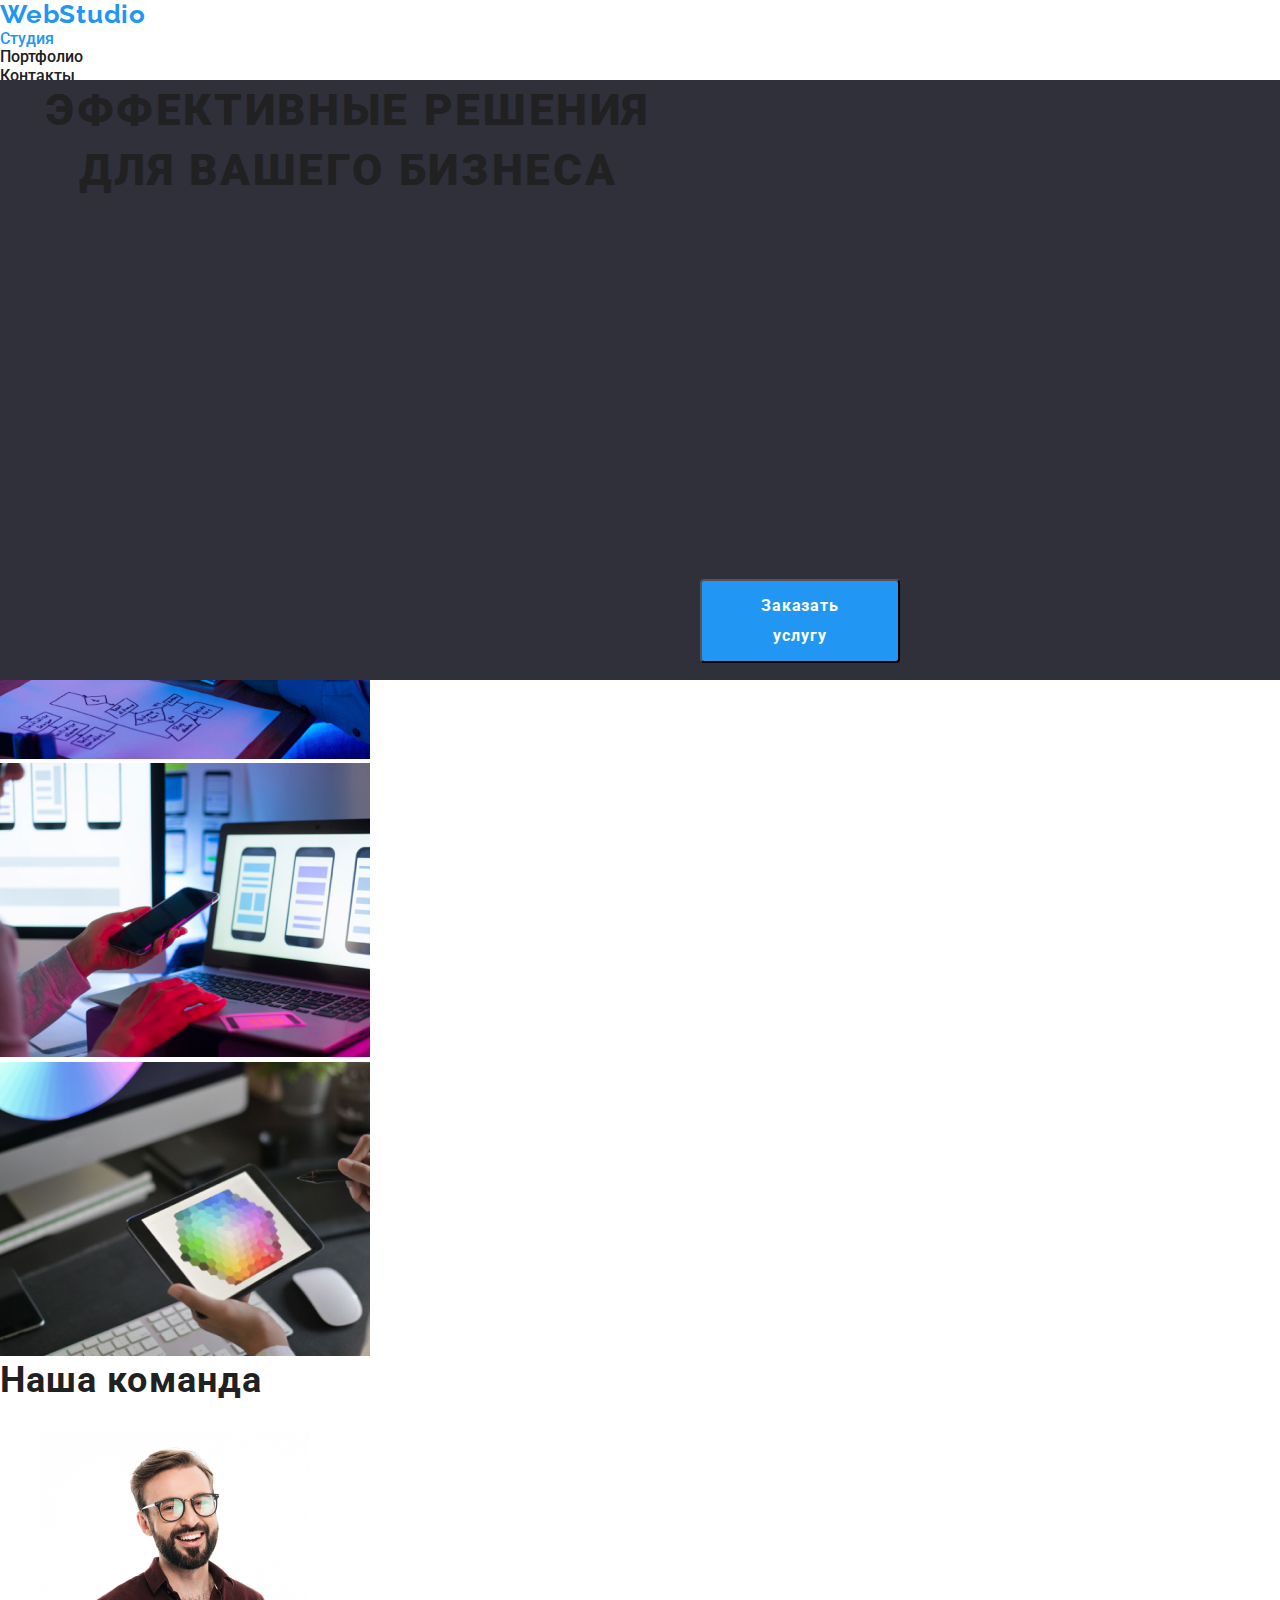
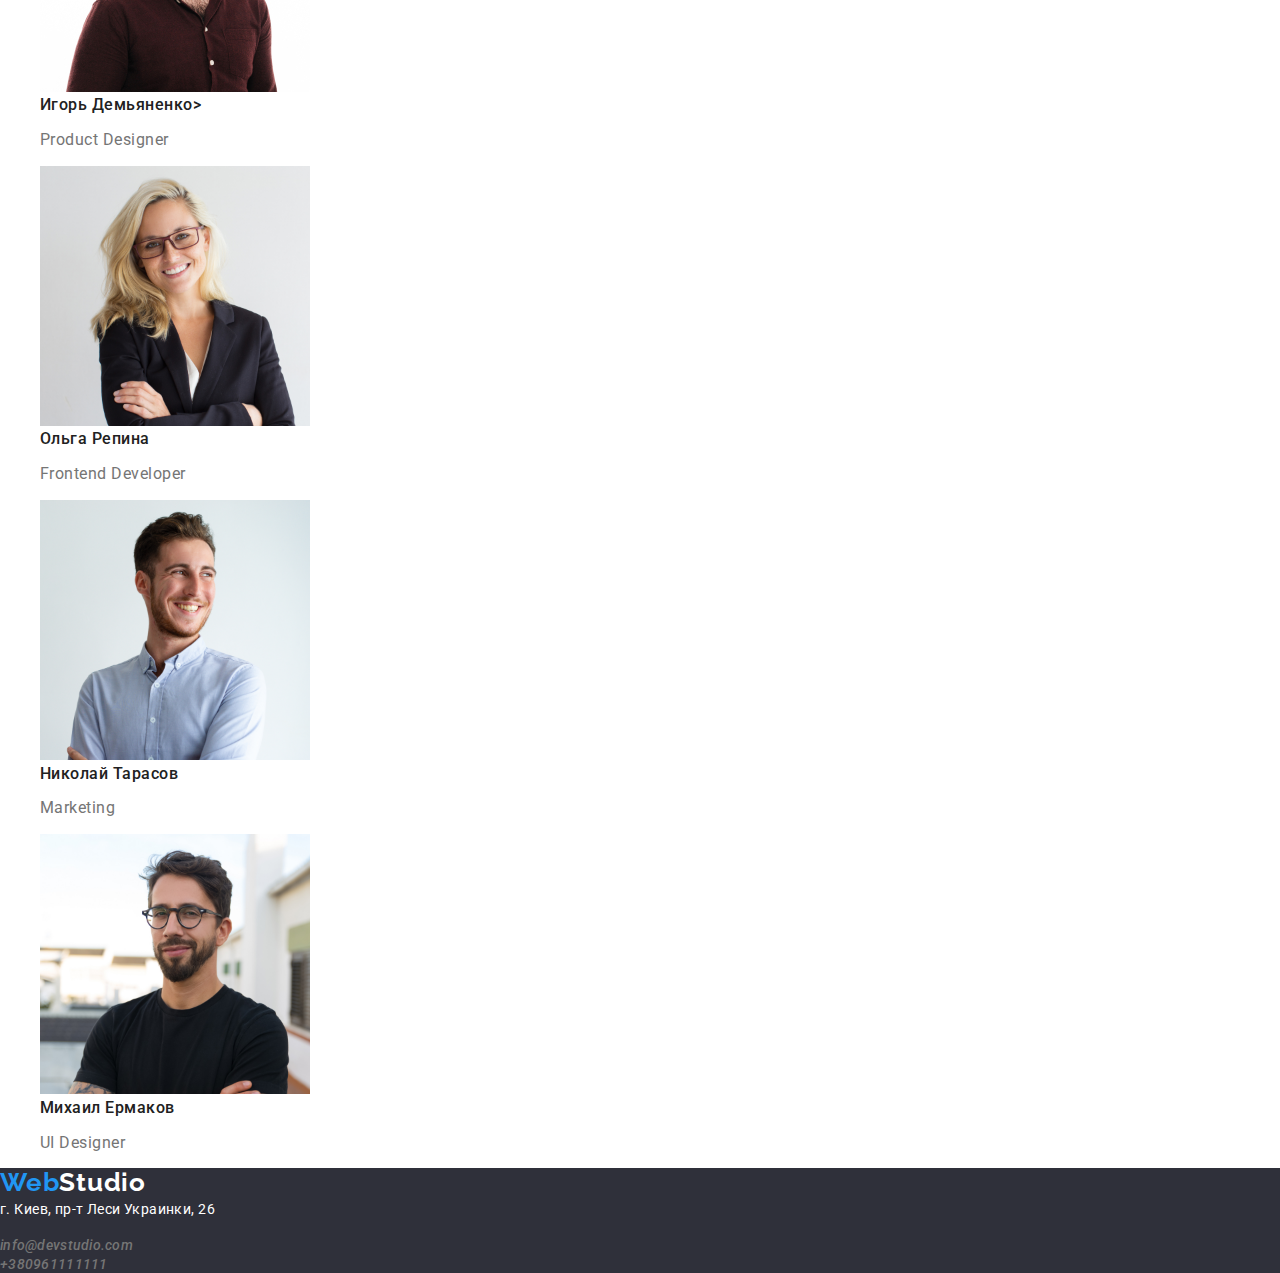
==== index.html @ 92107271 "копирует файлы в третий репозиторий задаёт стили" ====
<!DOCTYPE html>
<html lang="en">

<head>
    <meta charset="UTF-8">
    <meta http-equiv="X-UA-Compatible" content="IE=edge">
    <meta name="viewport" content="width=device-width, initial-scale=1.0">
    <title>Home task1</title>
    <link rel="stylesheet" href="https://cdnjs.cloudflare.com/ajax/libs/modern-normalize/0.2.0/modern-normalize.min.css">
    <link rel="preconnect" href="https://fonts.gstatic.com">
    <link href="https://fonts.googleapis.com/css2?family=Raleway:wght@700&family=Roboto:wght@400;500;700;900&display=swap" rel="stylesheet">
    <link rel="stylesheet" href="./css/style.css">   
</head>

<body>
    <header>    
        <nav>
            <a class="link" href="/" target="_blank" rel="noopener noreferrer"><span class="link logo"><span class="logo-web">Web</span>Studio</span></a>
            <ul class="list">
                <li><a class="link current" href="./index.html" target="_blank">Студия</a></li>
                <li><a class="link" href="./portfolio.html" target="_blank">Портфолио</a></li>
                <li><a class="link" href="">Контакты</a></li>
            </ul>
        </nav>
        <ul class="list">
            <li><a class="link link-mailto" href="mailto:info@devstudio.com">info@devstudio.com</a></li>
            <li><a class="link link-tel" href="tel:+380961111111">+380961111111</a></li>
        </ul>
    </header>
    <main>
        <section class="hero">
            <h1 class="title-hero">Эффективные решения<br> для вашего бизнеса</h1>
            <button class="button-hero" type="button">Заказать услугу</button>
        </section>
        <section>
            <h2 class="visually-hidden">Что мы ценим в наших сотрудниках</h2>
            <ul class="list">
                <li>
                    <h3 class="list-title">Внимание к деталям</h3>
                    <p class="page-list-title">Идейные соображения, а также начало повседневной работы по формированию позиции.</p>
                </li>
                <li>
                    <h3 class="list-title">Пунктуальность</h3>
                    <p class="page-list-title">Задача организации, в особенности же рамки и место обучения кадров влечет за собой..</p>
                </li>
                <li>
                    <h3 class="list-title">Планирование</h3>
                    <p class="page-list-title">Равным образом консультация с широким активом в значительной степени обуславливает.</p>
                </li>
                <li>
                    <h3 class="list-title">Современные технологии</h3>
                    <p class="page-list-title">Значимость этих проблем настолько очевидна, что реализация плановых заданий.</p>
                </li>
            </ul>
        </section>
        <section>
            <h2 class="page-title">Чем мы занимаемся</h2>
            <ul class="list">
                <li><img src="images/studio/img.jpg" alt="десктопные приложения" width="370"></li>
                <li><img src="images/studio/img(1).jpg" alt="мобильные приложения" width="370"></li>
                <li><img src="images/studio/img(2).jpg" alt="колормания" width="370"></li>
            </ul>      
        </section>
        <section>
            <h2 class="page-title">Наша команда</h2>
            <ul class="list-command">
                <li>
                <img src="images/studio/img(3).jpg" alt="Игорь Демьяненко" width="270">
                <h3 class="title-list-command">Игорь Демьяненко></h3>
                <p class="page-list-command">Product Designer</p>
                </li>
                <li>
                <img src="images/studio/img(4).jpg" alt="Ольга Репина" width="270">
                <h3 class="title-list-command">Ольга Репина</h3>
                <p class="page-list-command">Frontend Developer</p>
                </li>
                <li>
                <img src="images/studio/img(5).jpg" alt="Николай Тарасов" width="270">
                <h3 class="title-list-command">Николай Тарасов</h3>
                <p class="page-list-command">Marketing</p>
                </li>
                <li>
                <img src="images/studio/img(6).jpg" alt="Михаил Ермаков" width="270">
                <h3 class="title-list-command">Михаил Ермаков</h3>
                <p class="page-list-command">UI Designer</p>
                </li>
            </ul>
        </section>
    </main>
    <footer class="footer">
        <a class="link" href="/" target="_blank" rel="noopener noreferrer"><span class="link logo-footer"><span class="logo-web">Web</span>Studio</span></a>
        <address>
            <p class="page-adress">г. Киев, пр-т Леси Украинки, 26</p>
            <a class="link link-mailto" href="mailto:info@devstudio.com">info@devstudio.com</a><br>
            <a class="link link-tel" href="tel:+380961111111">+380961111111</a>
        </address>
    </footer>

</body>

</html>
---- css/style.css ----
html {
	box-sizing: border-box;
}
*,
*::after,
*::before {
	box-sizing: inherit;
}

h1,
h2,
h3,
h4,
h5,
h6,
p {
	margin-top: 0;
}

.list {
	list-style: none;
	padding-left: 0;
	margin: 0;
}

body {
    font-family: 'Raleway', sans-serif;
    font-family: 'Roboto', sans-serif; 
    font-style: normal;
    font-weight: 500;
    color: #212121;
    background-color: #FFFFFF;
    
}

:root {
    --main-text-color: #212121;
    --accent-color: #2196F3;
    --title-color: #212121;
    --dark-bg-color: #2F303A;
    --second-bg-color: #E5E5E5;
    --mailto-color:#757575;
    --text-button:#FFFFFF;
    --bg-button:#2196F3;
    --page-portfolio:#757575;
    --page-title-portfolio:#212121;
    --mailto-footer:rgba(255, 255, 255, 0.6);
    --tel-footer:rgba(255, 255, 255, 0.6);
    }

.visually-hidden {
    position: absolute !important;
    clip: rect(1px 1px 1px 1px);
    clip: rect(1px, 1px, 1px, 1px);
    padding: 0 !important;
    border: 0 !important;
    height: 1px !important;
    width: 1px !important;
    overflow: hidden;
  }

.link {
    text-decoration: none;
    color: inherit;
    }

.link.current{
    color: var(--accent-color)   
}

.link:hover,
.link:focus
{
    color: var(--accent-color);
}

.link .mailto-footer:hover{
    color: var(--accent-color);
}
.link .mailto-footer:focus{
    color: var(--accent-color);
}

.link .logo:hover{
    color: var(--accent-color);
}
.link .logo:focus{
    color: var(--accent-color);
}

.link .logo-footer:hover{
    color: var(--accent-color);
}
.link .logo-footer:focus{
    color: var(--accent-color);
}

.mailto-footer {
    font-size: 14px;
    line-height: 1.71;
    letter-spacing: 0.03em;
    color: var(--mailto-footer);
}

.link-mailto {
    font-size: 14px;
    line-height: 1.14;
    letter-spacing: 0.02em;
    color: var(--mailto-color);
}

.link-tel {
    font-size: 14px;
    line-height: 1.14;
    letter-spacing: 0.02em;
    color: var(--mailto-color)
}

.tel-footer {
    font-size: 14px;
    line-height: 1.71;
    letter-spacing: 0.03em;
    color: var(--mailto-footer);
}

.list,
.list-command {
    list-style: none;    
  }

  .button {
    font-weight: 500;
    font-size: 16px;
    line-height: 1.62;       
    letter-spacing: 0.03em;
    color: var(--title-color);
    cursor: pointer;     
}

.button-portfolio {
    font-weight: 500;
    font-size: 16px;
    line-height: 1.62;    
    letter-spacing: 0.03em;
    color: var(--title-color);
    cursor: pointer;
    background: #F5F4FA;
    border-radius: 4px;
}

.button-portfolio:hover {
    color: var(--text-button);
    background-color: var(--bg-button);
}

.button-portfolio:focus {
    color: var(--text-button);
    background-color: var(--bg-button);
}

.title {
    font-weight: 900;
    font-size: 44px;
    line-height: 1.36;       
    text-align: center;
    letter-spacing: 0.06em;
    text-transform: uppercase;    
    color: #FFFFFF;
}


.socials-list {
    font-weight: 600;
    font-size: 11px;
    line-height: 1.36;
    color: var(--title-color);
  }

  .logo,
  .logo-footer {
    font-family: Raleway;
    font-style: normal;
    font-weight: bold;
    font-size: 26px;
    line-height: 1.19x;       
    letter-spacing: 0.03em;
    
  }

  .logo {
    color: var(--main-text-color);
  }

  .logo-footer {    
    color: var( --text-button);
  }

  .logo-web {
    color: var(--accent-color);
}

.hero {    
    display: inline-block;
    background: #2F303A;
    position: absolute;
    width: 1600px;
    height: 600px;
    left: 0px;
    top: 80px;

background: #2F303A;
}

.title-hero {
    display: inline-block;
    width: 696px;
    height: 120px;
    left: 452px;
    top: 280px;
    font-weight: 900;
    font-size: 44px;
    line-height: 60px;    
    text-align: center;
    letter-spacing: 0.06em;
    text-transform: uppercase;
     
}

.button-hero {
    padding: 10px 32px 10px 32px;
    margin: 350px 700px 200px 700px;
    font-weight: bold;
    font-size: 16px;
    line-height: 1.87;    
    letter-spacing: 0.06em;
    color: #FFFFFF;
    background: #2196F3;   
    border-radius: 4px;
    cursor: pointer;
    min-width: 200px;
    }

.list-title {
    font-weight: bold;
    font-size: 14px;
    line-height: 1.14;
    letter-spacing: 0.03em;
    text-transform: uppercase;
    color: #212121;
}

    .page-list-title {
        font-weight: normal;
        font-size: 14px;
        line-height: 1.71;
        letter-spacing: 0.03em;
        color: #757575;
    }

    .page-title {
        font-weight: bold;
        font-size: 36px;
        line-height: 1.16;
        letter-spacing: 0.03em;
        color: #212121;
    }

    .title-list-command {
        font-weight: 500;
        font-size: 16px;
        line-height: 1.18;        
        letter-spacing: 0.03em;
        color: #212121;
    }

    .page-list-command {
        font-weight: normal;
        font-size: 16px;
        line-height: 1.18;
        letter-spacing: 0.03em;
        color: #757575;
    }

    .footer {
        background-color: #2F303A;
    }

    .page-adress {
        font-weight: normal;
        font-style: normal;
        font-size: 14px;
        line-height: 1.71;        
        letter-spacing: 0.03em;
        color: #FFFFFF;
    }

    .link .mailto-footer {
        font-weight: normal;
        font-size: 14px;
        line-height: 1.71;        
        letter-spacing: 0.03em;
        color: rgba(255, 255, 255, 0.6);
    }

    .link .tel-footer {
        font-weight: normal;
        font-size: 14px;
        line-height: 1.71;      
        letter-spacing: 0.03em;
        color: var(--link-mailto-footer);
    }

    .page-title-portfolio {
        font-weight: bold;
        font-size: 18px;
        line-height: 2.0;
        letter-spacing: 0.06em;
        color: var(--page-title-portfolio);
    }

    .page-portfolio {        
        font-size: 16px;
        line-height: 1.87;        
        letter-spacing: 0.03em;
        color: var(--page-portfolio);
    }
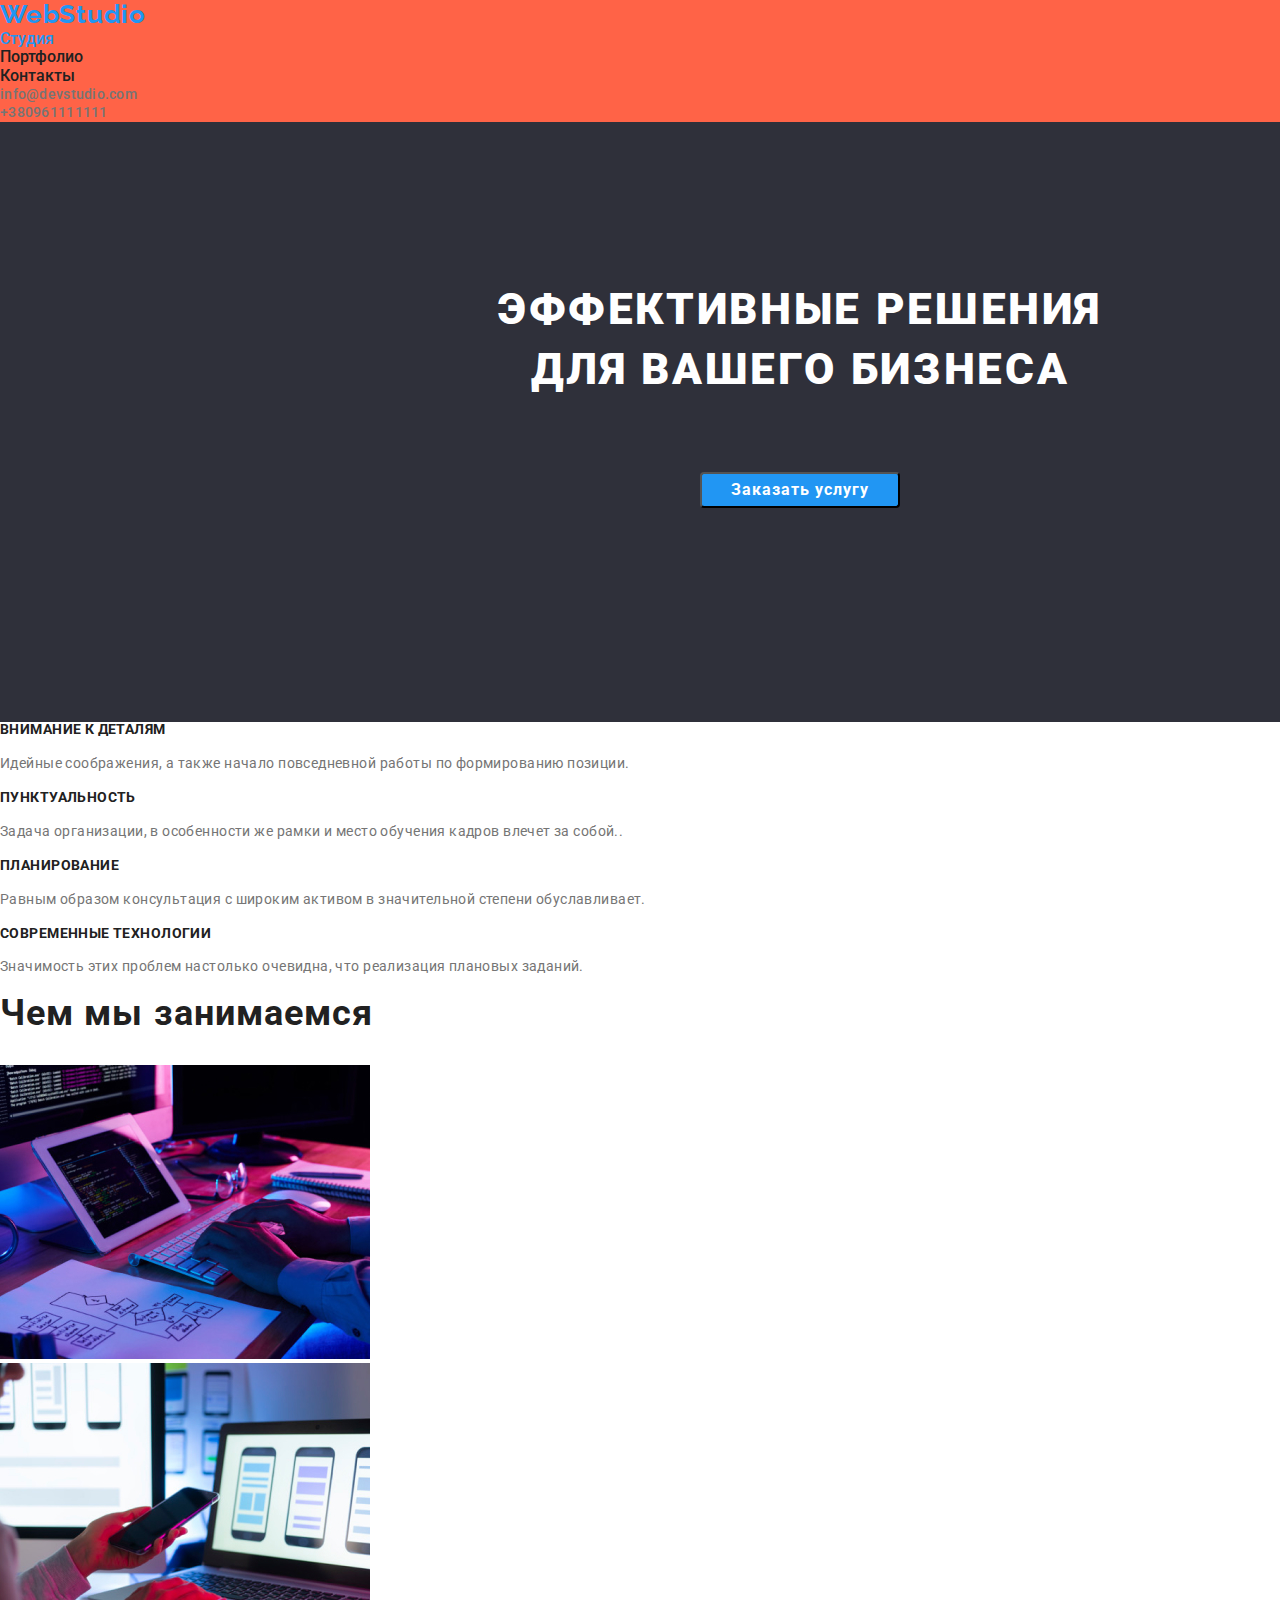
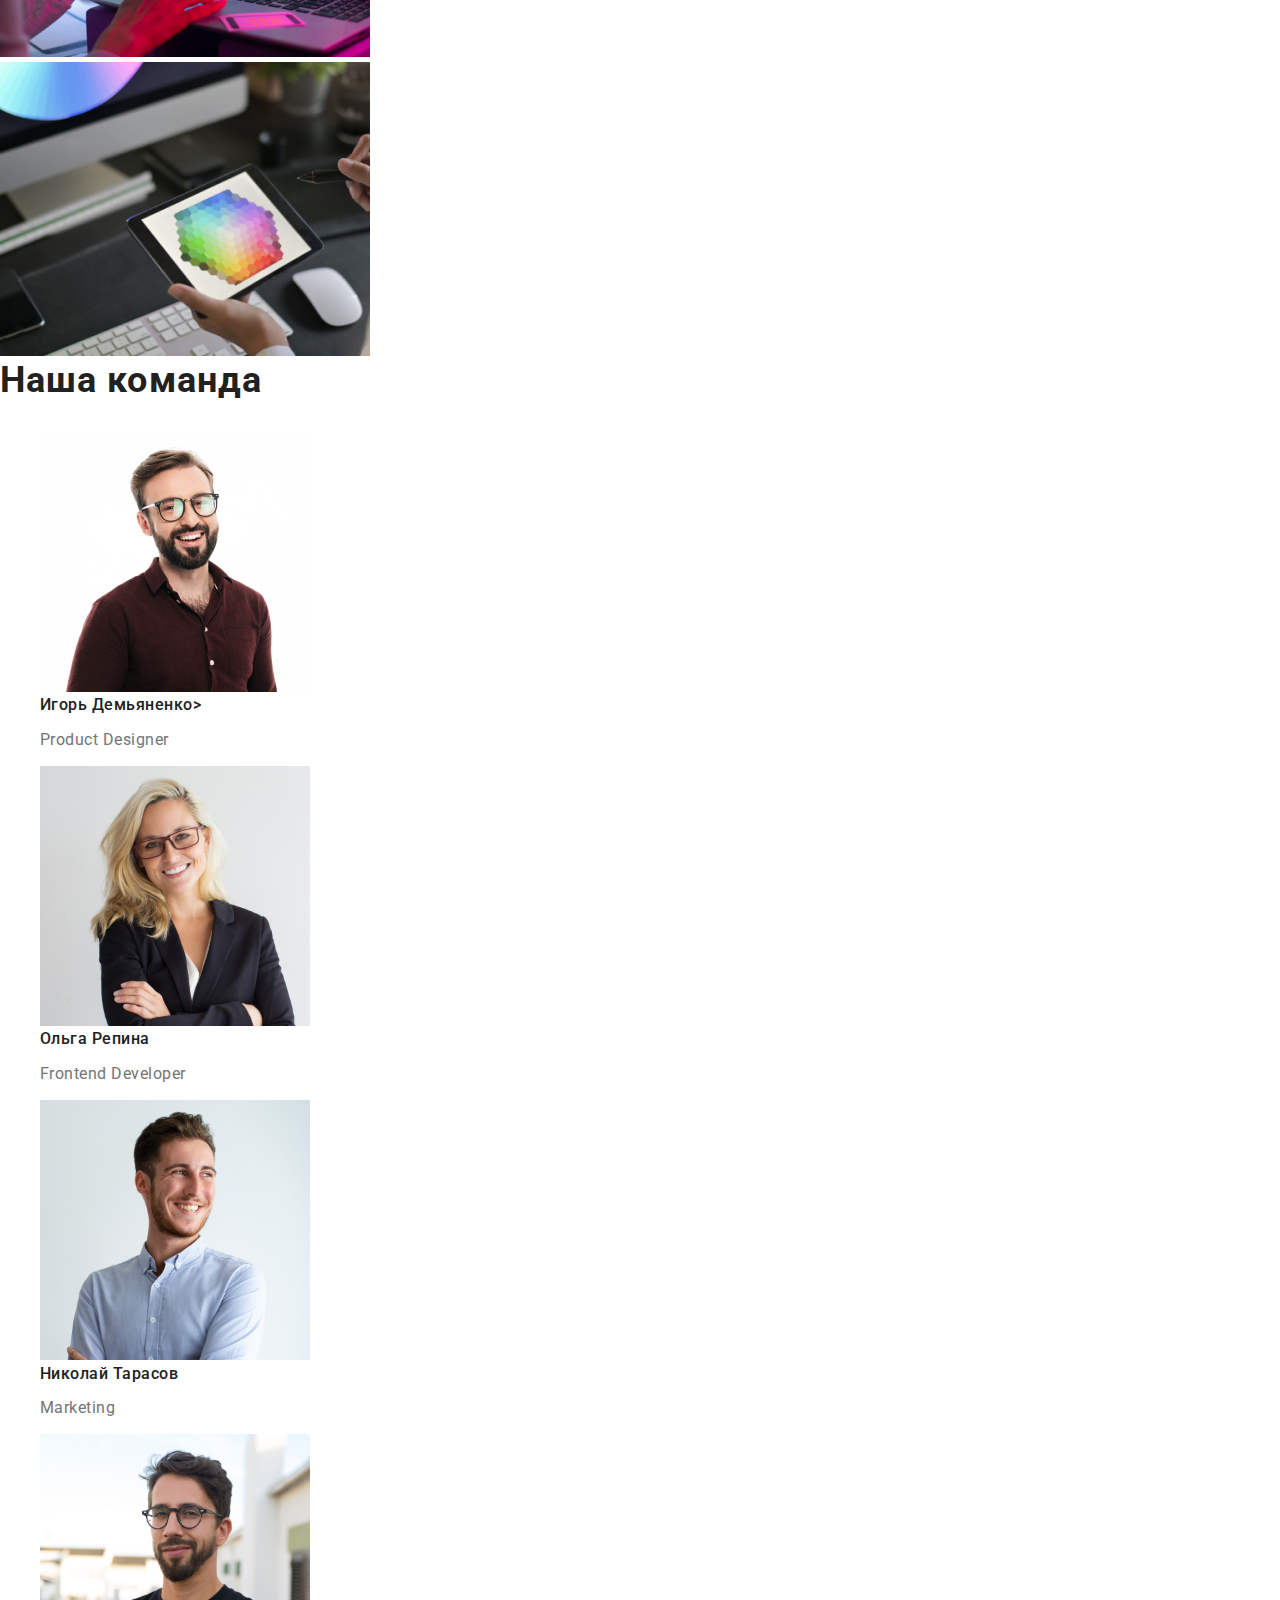
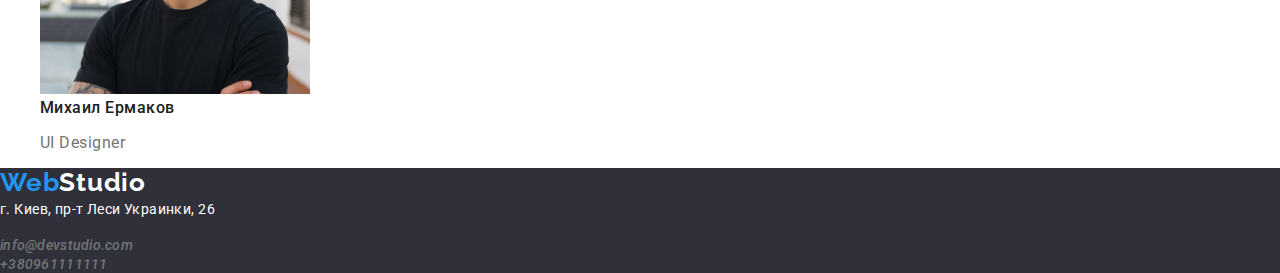
==== commit 822bbf8f: "работа с отступами" ====
--- a/index.html
+++ b/index.html
@@ -13,19 +13,21 @@
 </head>
 
 <body>
-    <header>    
-        <nav>
+    <header class="page-header">    
+        <div class="container">
+            <nav>
             <a class="link" href="/" target="_blank" rel="noopener noreferrer"><span class="link logo"><span class="logo-web">Web</span>Studio</span></a>
             <ul class="list">
                 <li><a class="link current" href="./index.html" target="_blank">Студия</a></li>
                 <li><a class="link" href="./portfolio.html" target="_blank">Портфолио</a></li>
                 <li><a class="link" href="">Контакты</a></li>
             </ul>
-        </nav>
-        <ul class="list">
+            </nav>        
+            <ul class="list">
             <li><a class="link link-mailto" href="mailto:info@devstudio.com">info@devstudio.com</a></li>
             <li><a class="link link-tel" href="tel:+380961111111">+380961111111</a></li>
-        </ul>
+            </ul>
+        </div>
     </header>
     <main>
         <section class="hero">
--- a/css/style.css
+++ b/css/style.css
@@ -203,32 +203,31 @@
 .hero {    
     display: inline-block;
     background: #2F303A;
+    width: 1600px;
+    height: 600px;    
+    background: #2F303A;
+}
+
+.title-hero {
     position: absolute;
-    width: 1600px;
-    height: 600px;
-    left: 0px;
-    top: 80px;
-
-background: #2F303A;
-}
-
-.title-hero {
-    display: inline-block;
     width: 696px;
     height: 120px;
     left: 452px;
     top: 280px;
+    font-family: Roboto;
+    font-style: normal;
     font-weight: 900;
     font-size: 44px;
-    line-height: 60px;    
+    line-height: 1.36;
     text-align: center;
     letter-spacing: 0.06em;
     text-transform: uppercase;
+    color: #FFFFFF;
      
 }
 
 .button-hero {
-    padding: 10px 32px 10px 32px;
+    display: inline-block;
     margin: 350px 700px 200px 700px;
     font-weight: bold;
     font-size: 16px;
@@ -239,6 +238,7 @@
     border-radius: 4px;
     cursor: pointer;
     min-width: 200px;
+        
     }
 
 .list-title {
@@ -326,6 +326,14 @@
         color: var(--page-portfolio);
     }
 
+    .page-header {
+        width: 1600px;
+        background-color: tomato;
+        
+    }
+
+    co
+
     
     
 
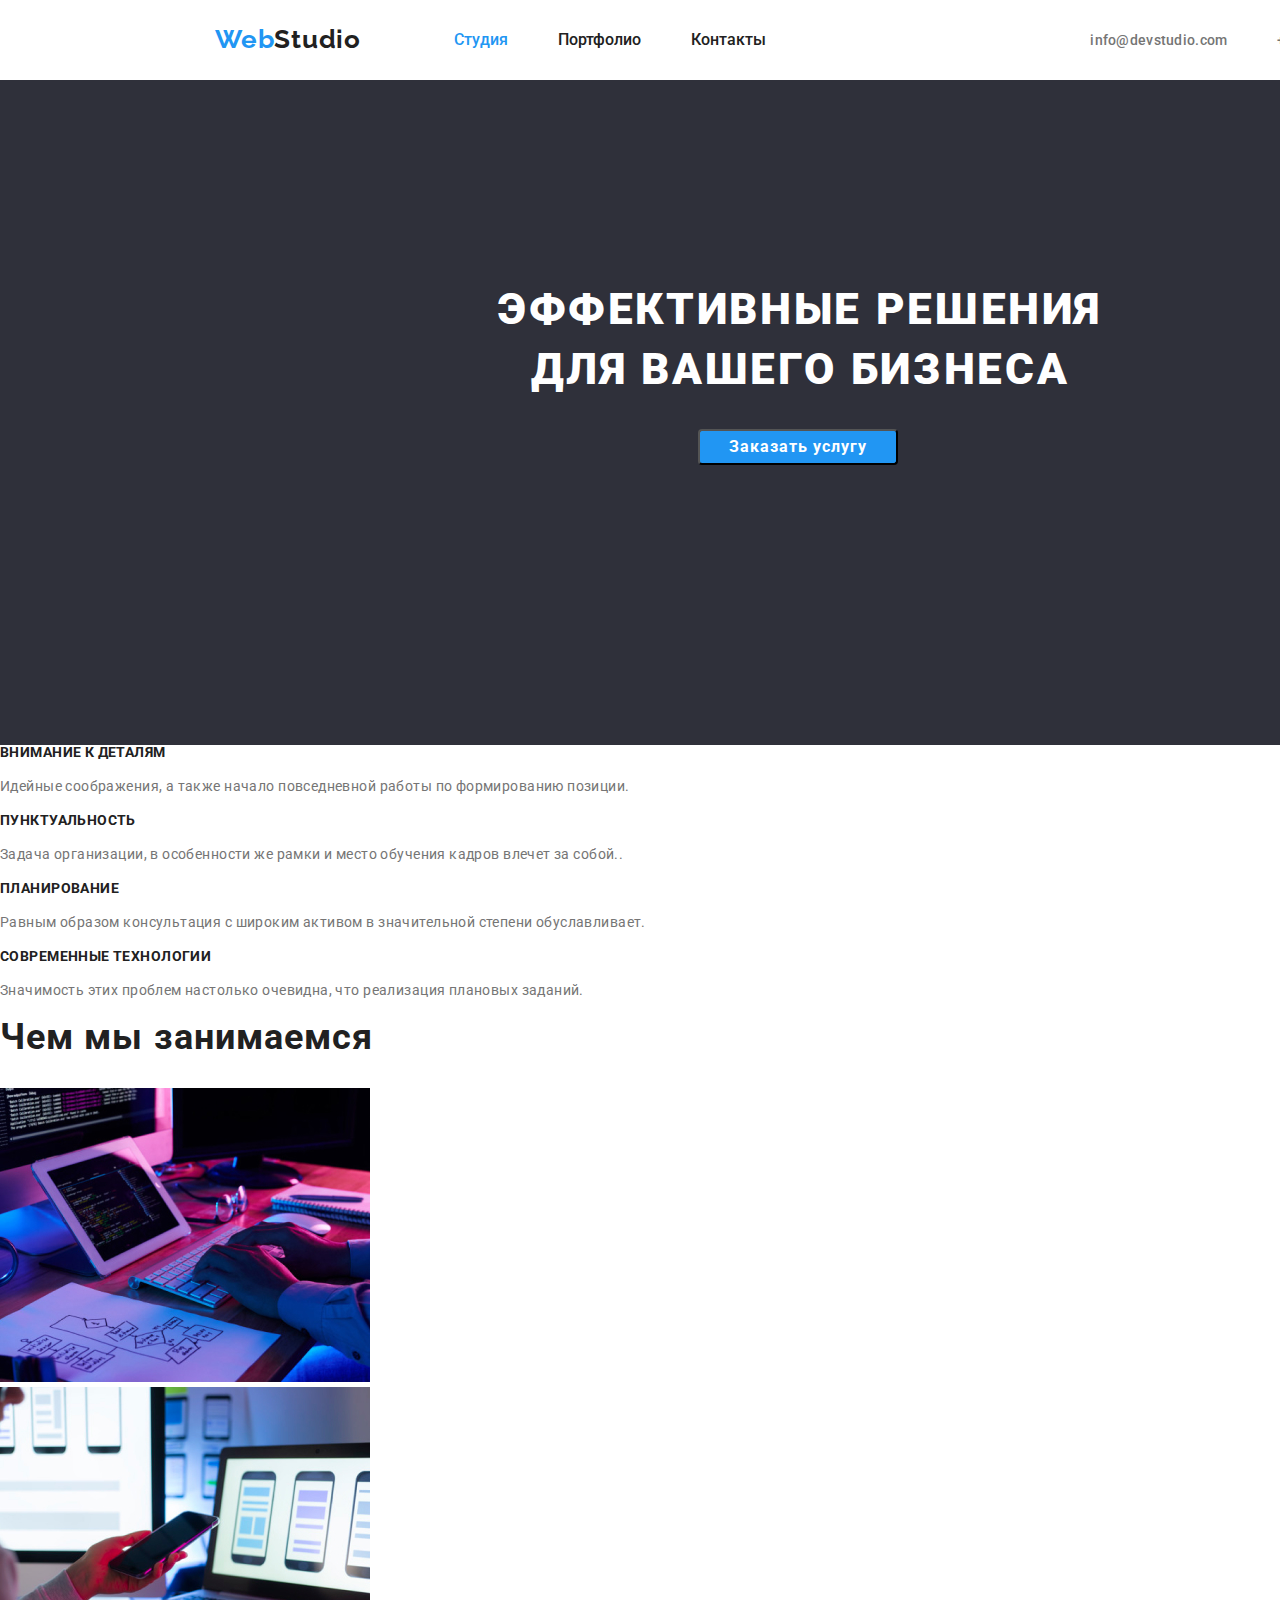
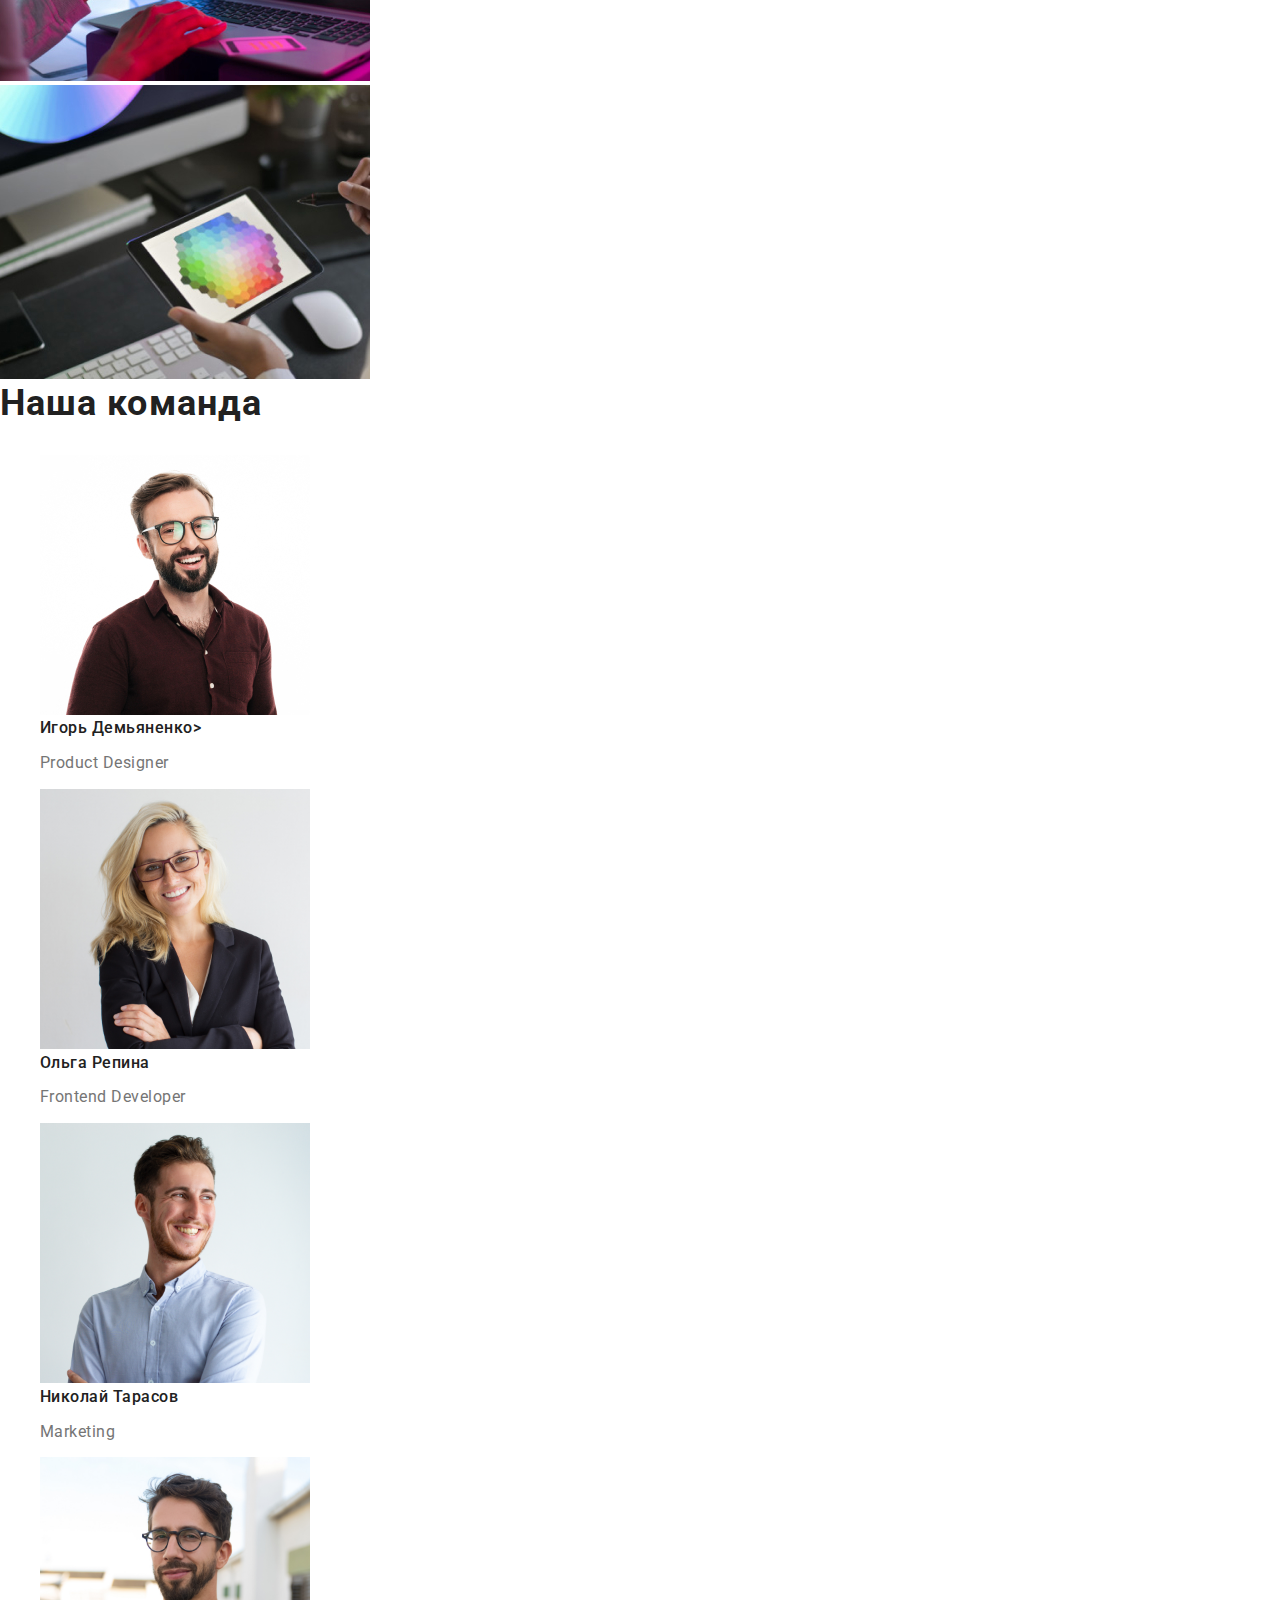
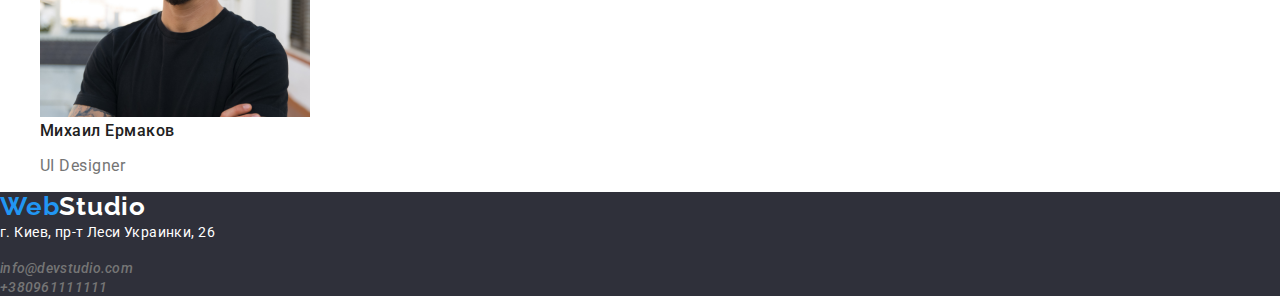
==== commit 06e7ecfa: "завершает хедер и герой студии" ====
--- a/index.html
+++ b/index.html
@@ -13,28 +13,30 @@
 </head>
 
 <body>
-    <header class="page-header">    
+    <header class="page-header">   
         <div class="container">
-            <nav>
-            <a class="link" href="/" target="_blank" rel="noopener noreferrer"><span class="link logo"><span class="logo-web">Web</span>Studio</span></a>
-            <ul class="list">
-                <li><a class="link current" href="./index.html" target="_blank">Студия</a></li>
-                <li><a class="link" href="./portfolio.html" target="_blank">Портфолио</a></li>
-                <li><a class="link" href="">Контакты</a></li>
+        <nav class="navigation">
+            <a class="link logo" href="/" target="_blank" rel="noopener noreferrer"><span class="link"><span class="logo-web">Web</span>Studio</span></a>
+            <ul class="list container-list" >
+                <li class="container-item"><a class="link current" href="./index.html" target="_blank">Студия</a></li>
+                <li class="container-item"><a class="link" href="./portfolio.html" target="_blank">Портфолио</a></li>
+                <li class="container-item"><a class="link" href="">Контакты</a></li>
             </ul>
-            </nav>        
-            <ul class="list">
-            <li><a class="link link-mailto" href="mailto:info@devstudio.com">info@devstudio.com</a></li>
-            <li><a class="link link-tel" href="tel:+380961111111">+380961111111</a></li>
-            </ul>
+        </nav>        
+            <ul class="container-list list">
+                <li><a class="link link-mailto" href="mailto:info@devstudio.com">info@devstudio.com</a></li>
+                <li><a class="link link-tel" href="tel:+380961111111">+380961111111</a></li>
+            </ul> 
+        </div>       
+    </header>
+    <main class="main-content">
+        <div class="hero">
+            <section class="title-section">
+                <h1 class="title-hero">Эффективные решения<br> для вашего бизнеса</h1>
+                <button class="button-hero" type="button">Заказать услугу</button>
+            </section>
         </div>
-    </header>
-    <main>
-        <section class="hero">
-            <h1 class="title-hero">Эффективные решения<br> для вашего бизнеса</h1>
-            <button class="button-hero" type="button">Заказать услугу</button>
-        </section>
-        <section>
+            <section>
             <h2 class="visually-hidden">Что мы ценим в наших сотрудниках</h2>
             <ul class="list">
                 <li>
--- a/css/style.css
+++ b/css/style.css
@@ -21,7 +21,8 @@
 .list {
 	list-style: none;
 	padding-left: 0;
-	margin: 0;
+	margin-top: 0;
+    margin-bottom: 0;
 }
 
 body {
@@ -32,6 +33,11 @@
     color: #212121;
     background-color: #FFFFFF;
     
+}
+.img {
+    display: block;
+    max-width: 100%;
+    height: auto;
 }
 
 :root {
@@ -60,6 +66,11 @@
     overflow: hidden;
   }
 
+  .main-content {
+      width: 1600px;
+  }
+  
+
 .link {
     text-decoration: none;
     color: inherit;
@@ -104,6 +115,7 @@
 }
 
 .link-mailto {
+    margin-right: 50px;
     font-size: 14px;
     line-height: 1.14;
     letter-spacing: 0.02em;
@@ -189,6 +201,7 @@
   }
 
   .logo {
+    margin-right: 93px;
     color: var(--main-text-color);
   }
 
@@ -201,19 +214,29 @@
 }
 
 .hero {    
-    display: inline-block;
+    display: flex;
+    margin-right: auto;
+    margin-left: auto;
+
     background: #2F303A;
-    width: 1600px;
-    height: 600px;    
+    width: 1600px;      
     background: #2F303A;
-}
+    align-items: center;
+}
+
+.title-section {
+    padding-bottom: 280px;
+    padding-top: 200px;
+    padding-left: 46px;
+    padding-right: 46px;
+    margin-left: auto;
+    margin-right: auto;
+
+}
+
 
 .title-hero {
-    position: absolute;
-    width: 696px;
-    height: 120px;
-    left: 452px;
-    top: 280px;
+    
     font-family: Roboto;
     font-style: normal;
     font-weight: 900;
@@ -227,8 +250,7 @@
 }
 
 .button-hero {
-    display: inline-block;
-    margin: 350px 700px 200px 700px;
+    margin-left: 200px;
     font-weight: bold;
     font-size: 16px;
     line-height: 1.87;    
@@ -327,13 +349,45 @@
     }
 
     .page-header {
+        display: flex;
+        align-items: center;
         width: 1600px;
-        background-color: tomato;
+        height: 80px;
+        background-color: #FFFFFF;
         
     }
 
-    co
-
+    .container {
+        display: flex;
+        width: 1200px;
+        margin-right: auto;
+        margin-left: auto;
+        padding-left: 15px;
+        padding-right: 15px;
+        align-items: center;       
+    }
+
+    .navigation {
+        display: flex;
+        align-items: center;
+        
+    }
+
+    .container-list {
+        display: inline-flex;
+        margin-left: auto;
+                
+    }
+
+    .logo {
+        align-items: center; 
+    }
+
+   
+    .container-item {
+        margin-right: 50px;
+    }
+    
     
     
 
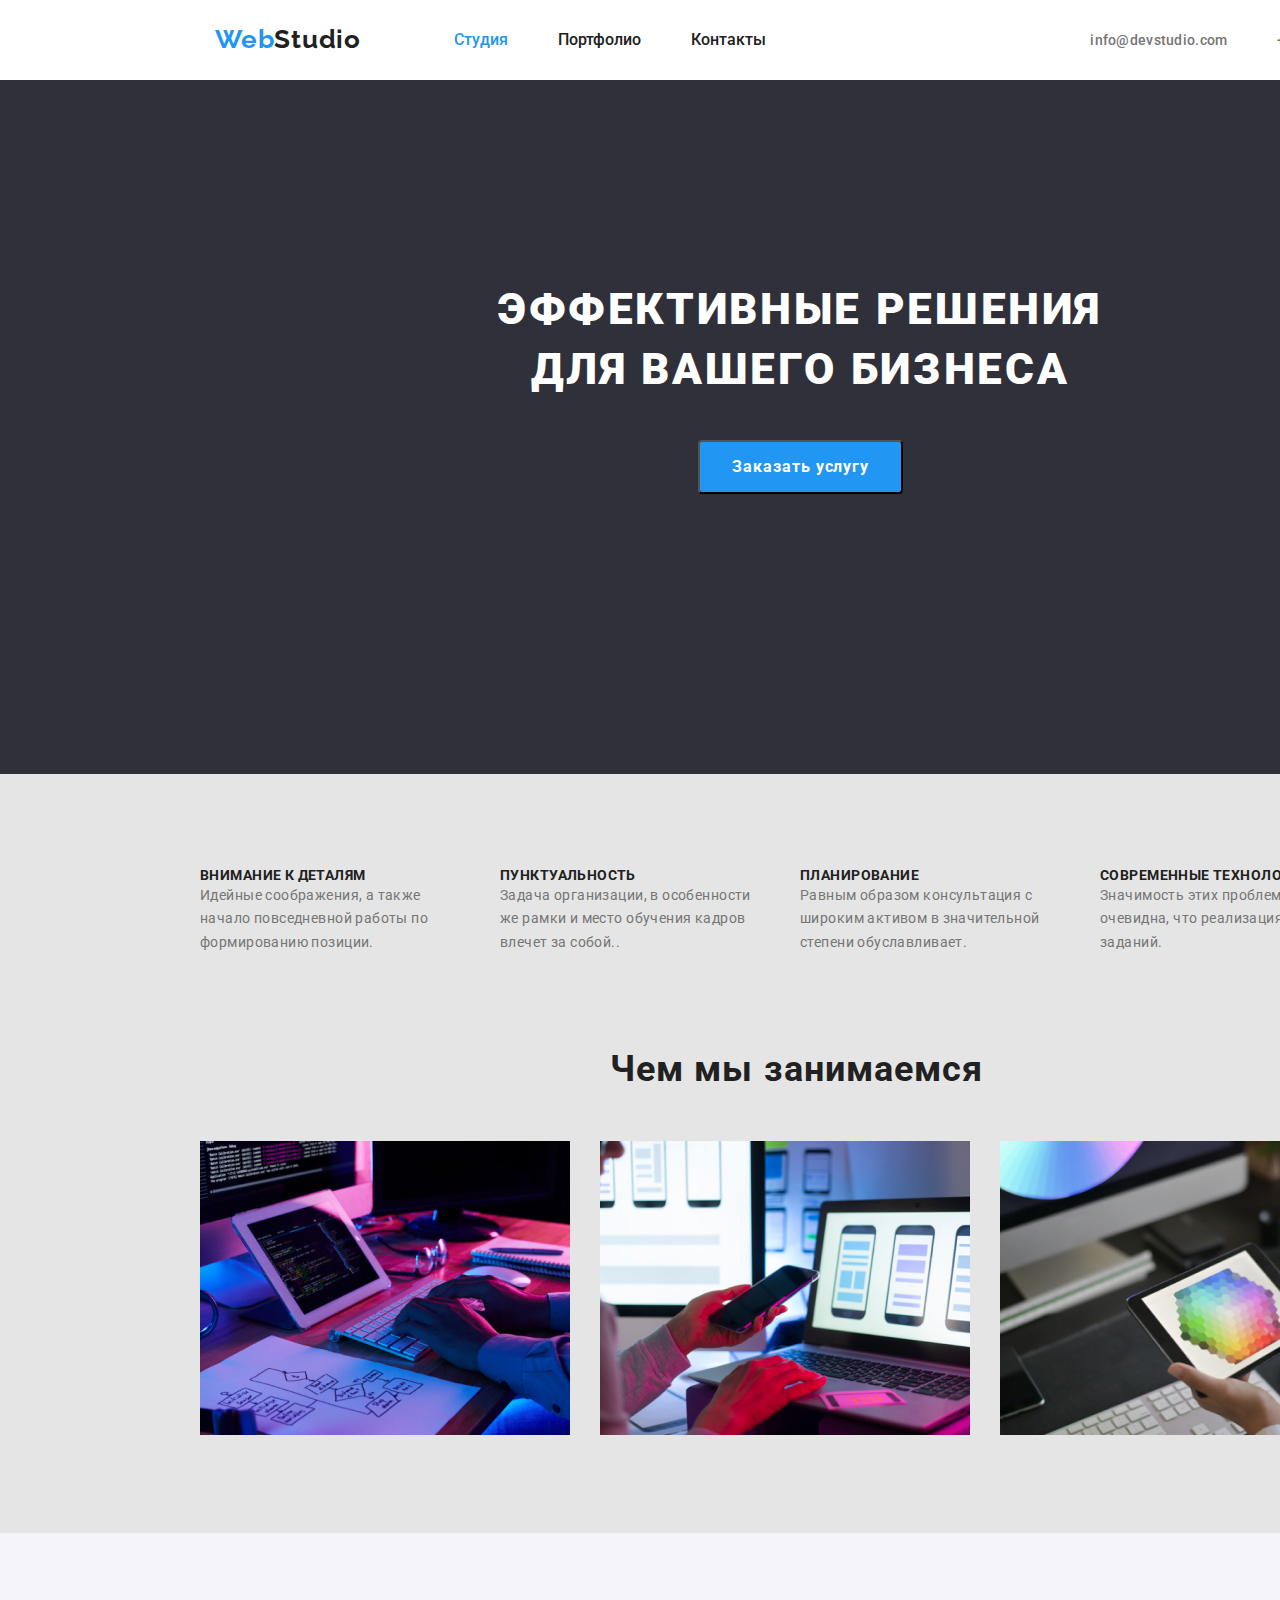
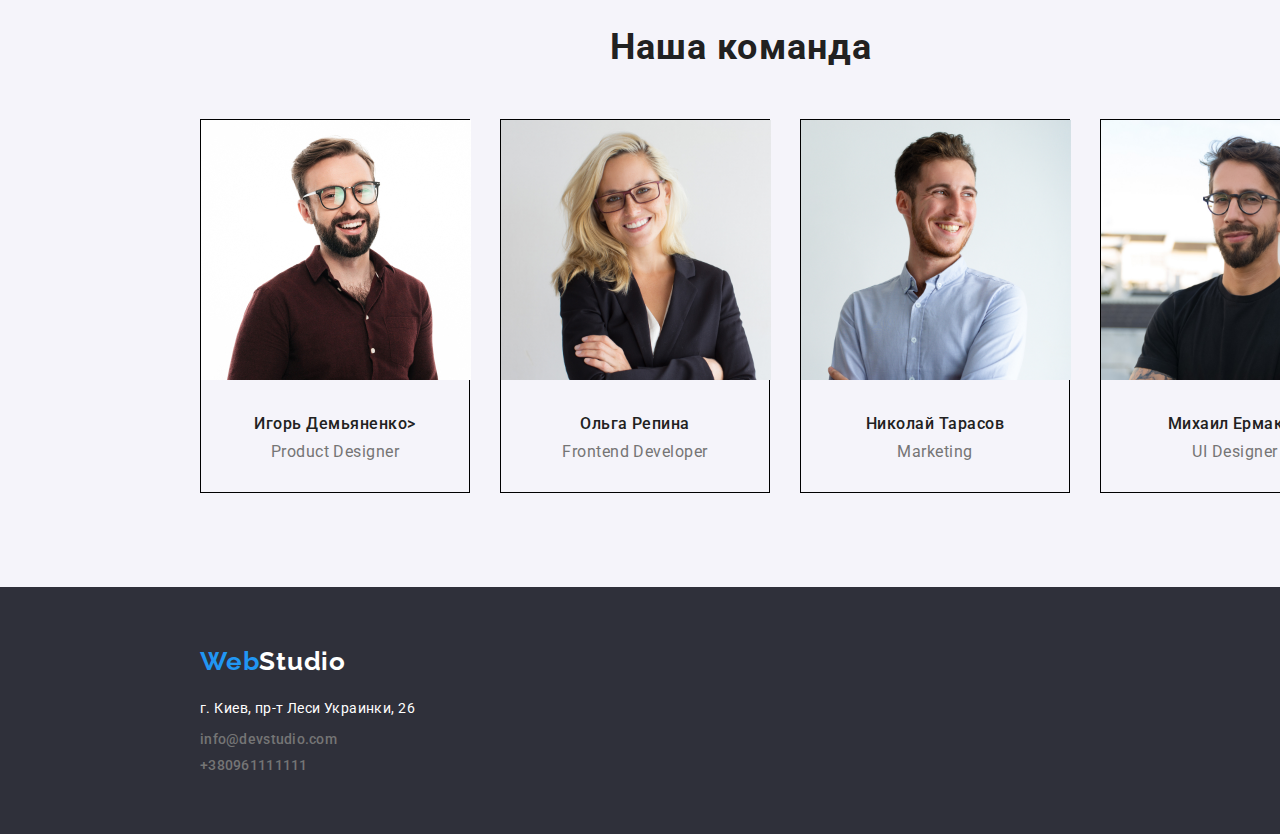
==== commit 2d2d5d64: "завершает первую страниц студио" ====
--- a/index.html
+++ b/index.html
@@ -36,68 +36,74 @@
                 <button class="button-hero" type="button">Заказать услугу</button>
             </section>
         </div>
+        <div class="container-mark-work">
+            <section class="section-mark">
+                <h2 class="visually-hidden">Что мы ценим в наших сотрудниках</h2>
+                <ul class="list-mark list">
+                    <li class="mark-item">
+                        <h3 class="list-title">Внимание к деталям</h3>
+                        <p class="page-list-title">Идейные соображения, а также начало повседневной работы по формированию позиции.</p>
+                    </li>
+                    <li class="mark-item">
+                        <h3 class="list-title">Пунктуальность</h3>
+                         <p class="page-list-title">Задача организации, в особенности же рамки и место обучения кадров влечет за собой..</p>
+                    </li>
+                    <li class="mark-item">
+                         <h3 class="list-title">Планирование</h3>
+                        <p class="page-list-title">Равным образом консультация с широким активом в значительной степени обуславливает.</p>
+                    </li>
+                    <li class="mark-item">
+                        <h3 class="list-title">Современные технологии</h3>
+                        <p class="page-list-title">Значимость этих проблем настолько очевидна, что реализация плановых заданий.</p>
+                    </li>
+                </ul>
+            </section>
             <section>
-            <h2 class="visually-hidden">Что мы ценим в наших сотрудниках</h2>
-            <ul class="list">
-                <li>
-                    <h3 class="list-title">Внимание к деталям</h3>
-                    <p class="page-list-title">Идейные соображения, а также начало повседневной работы по формированию позиции.</p>
-                </li>
-                <li>
-                    <h3 class="list-title">Пунктуальность</h3>
-                    <p class="page-list-title">Задача организации, в особенности же рамки и место обучения кадров влечет за собой..</p>
-                </li>
-                <li>
-                    <h3 class="list-title">Планирование</h3>
-                    <p class="page-list-title">Равным образом консультация с широким активом в значительной степени обуславливает.</p>
-                </li>
-                <li>
-                    <h3 class="list-title">Современные технологии</h3>
-                    <p class="page-list-title">Значимость этих проблем настолько очевидна, что реализация плановых заданий.</p>
-                </li>
-            </ul>
-        </section>
-        <section>
-            <h2 class="page-title">Чем мы занимаемся</h2>
-            <ul class="list">
-                <li><img src="images/studio/img.jpg" alt="десктопные приложения" width="370"></li>
-                <li><img src="images/studio/img(1).jpg" alt="мобильные приложения" width="370"></li>
-                <li><img src="images/studio/img(2).jpg" alt="колормания" width="370"></li>
-            </ul>      
-        </section>
-        <section>
+                <h2 class="page-title">Чем мы занимаемся</h2>
+                <ul class="list-work list">
+                    <li class="work-item"><img src="images/studio/img.jpg" alt="десктопные приложения" width="370"></li>
+                    <li class="work-item"><img src="images/studio/img(1).jpg" alt="мобильные приложения" width="370"></li>
+                    <li class="work-item"><img src="images/studio/img(2).jpg" alt="колормания" width="370"></li>
+                </ul>      
+            </section>
+        </div>
+        <div class="container-teem">
+            <section>
             <h2 class="page-title">Наша команда</h2>
-            <ul class="list-command">
-                <li>
+            <ul class="list-command list">
+                <li class="command-item">
                 <img src="images/studio/img(3).jpg" alt="Игорь Демьяненко" width="270">
                 <h3 class="title-list-command">Игорь Демьяненко></h3>
                 <p class="page-list-command">Product Designer</p>
                 </li>
-                <li>
+                <li class="command-item">
                 <img src="images/studio/img(4).jpg" alt="Ольга Репина" width="270">
                 <h3 class="title-list-command">Ольга Репина</h3>
                 <p class="page-list-command">Frontend Developer</p>
                 </li>
-                <li>
+                <li class="command-item">
                 <img src="images/studio/img(5).jpg" alt="Николай Тарасов" width="270">
                 <h3 class="title-list-command">Николай Тарасов</h3>
                 <p class="page-list-command">Marketing</p>
                 </li>
-                <li>
+                <li class="command-item">
                 <img src="images/studio/img(6).jpg" alt="Михаил Ермаков" width="270">
                 <h3 class="title-list-command">Михаил Ермаков</h3>
                 <p class="page-list-command">UI Designer</p>
                 </li>
             </ul>
         </section>
+        </div>
     </main>
     <footer class="footer">
-        <a class="link" href="/" target="_blank" rel="noopener noreferrer"><span class="link logo-footer"><span class="logo-web">Web</span>Studio</span></a>
-        <address>
+        <div class="container-footer">
+        <a class="link-footer link" href="/" target="_blank" rel="noopener noreferrer"><span class="link logo-footer"><span class="logo-web">Web</span>Studio</span></a>
+        <address class="adress-nav">
             <p class="page-adress">г. Киев, пр-т Леси Украинки, 26</p>
             <a class="link link-mailto" href="mailto:info@devstudio.com">info@devstudio.com</a><br>
-            <a class="link link-tel" href="tel:+380961111111">+380961111111</a>
+            <a class="link link-tel blok" href="tel:+380961111111">+380961111111</a>
         </address>
+        </div>
     </footer>
 
 </body>
--- a/css/style.css
+++ b/css/style.css
@@ -16,6 +16,7 @@
 h6,
 p {
 	margin-top: 0;
+    margin-bottom: 0;
 }
 
 .list {
@@ -38,7 +39,11 @@
     display: block;
     max-width: 100%;
     height: auto;
-}
+    }
+
+    address {
+        font-style: normal;
+    }
 
 :root {
     --main-text-color: #212121;
@@ -251,6 +256,8 @@
 
 .button-hero {
     margin-left: 200px;
+    margin-top: 40px;
+    padding: 10px 32px 10px 32px;
     font-weight: bold;
     font-size: 16px;
     line-height: 1.87;    
@@ -263,7 +270,7 @@
         
     }
 
-.list-title {
+    .list-title {
     font-weight: bold;
     font-size: 14px;
     line-height: 1.14;
@@ -281,6 +288,10 @@
     }
 
     .page-title {
+        margin-left: auto;
+        margin-right: auto;
+        margin-bottom: 50px;
+        width: 380px;
         font-weight: bold;
         font-size: 36px;
         line-height: 1.16;
@@ -289,6 +300,7 @@
     }
 
     .title-list-command {
+        margin-top: 30px;
         font-weight: 500;
         font-size: 16px;
         line-height: 1.18;        
@@ -297,6 +309,7 @@
     }
 
     .page-list-command {
+        margin-bottom: 30px;
         font-weight: normal;
         font-size: 16px;
         line-height: 1.18;
@@ -306,9 +319,11 @@
 
     .footer {
         background-color: #2F303A;
+        width: 1600px;
     }
 
     .page-adress {
+        margin-bottom: 9px;
         font-weight: normal;
         font-style: normal;
         font-size: 14px;
@@ -317,7 +332,7 @@
         color: #FFFFFF;
     }
 
-    .link .mailto-footer {
+    .link .link-mailto {      
         font-weight: normal;
         font-size: 14px;
         line-height: 1.71;        
@@ -364,7 +379,8 @@
         margin-left: auto;
         padding-left: 15px;
         padding-right: 15px;
-        align-items: center;       
+        align-items: center;
+              
     }
 
     .navigation {
@@ -374,7 +390,7 @@
     }
 
     .container-list {
-        display: inline-flex;
+        display: flex;
         margin-left: auto;
                 
     }
@@ -387,6 +403,101 @@
     .container-item {
         margin-right: 50px;
     }
+
+    .list-mark {
+        display: flex;
+        width: 1200px;
+        margin-left: auto;
+        margin-right: auto;
+        
+    }
+
+    .mark-item {
+        width: 270px;        
+    }
+
+    .list-mark .mark-item +.mark-item {
+        margin-left: 30px;
+    }
+
+    .section-mark {
+        margin-bottom: 94px;
+    }
+
+    .list-work {
+        display: flex;
+        width: 1200px;
+        margin-left: auto;
+        margin-right: auto;
+    }
+
+    .work-item {
+        width: 370px;
+    }
+
+    .list-work .work-item +.work-item {
+        margin-left: 30px;
+    }
+
+    .container-mark-work {
+        padding-top: 94px;
+        padding-bottom: 94px;
+        background-color: #E5E5E5;
+    }
+
+    .container-teem {
+        padding-top: 94px;
+        padding-bottom: 94px;
+        background-color: #F5F4FA;
+    }
+
+    .list-command {
+        display: flex;
+        width: 1200px;
+        margin-left: auto;
+        margin-right: auto;
+    }
+
+    .command-item {
+        width: 270px;
+        border: 1px solid #000000;
+    }
+
+    .list-command .command-item +.command-item {
+        margin-left: 30px;
+    }
+
+    .title-list-command,
+    .page-list-command {
+        text-align: center;
+    }
+
+    .page-list-command {
+        margin-top: 10px;
+    }
+
+    .container-footer {
+        width: 1200px;
+        margin-right: auto;
+        margin-left: auto;
+        padding: 60px 0;
+    }
+
+    .link-footer.link {
+        margin-bottom: 20px;
+    }
+
+    .adress-nav {
+        margin-top: 20px;
+    }
+    address.link-mailto {
+        font-style: normal;        
+    }    
+
+    .blok {
+        display: block;
+        margin-top: 9px;
+    }
     
     
     
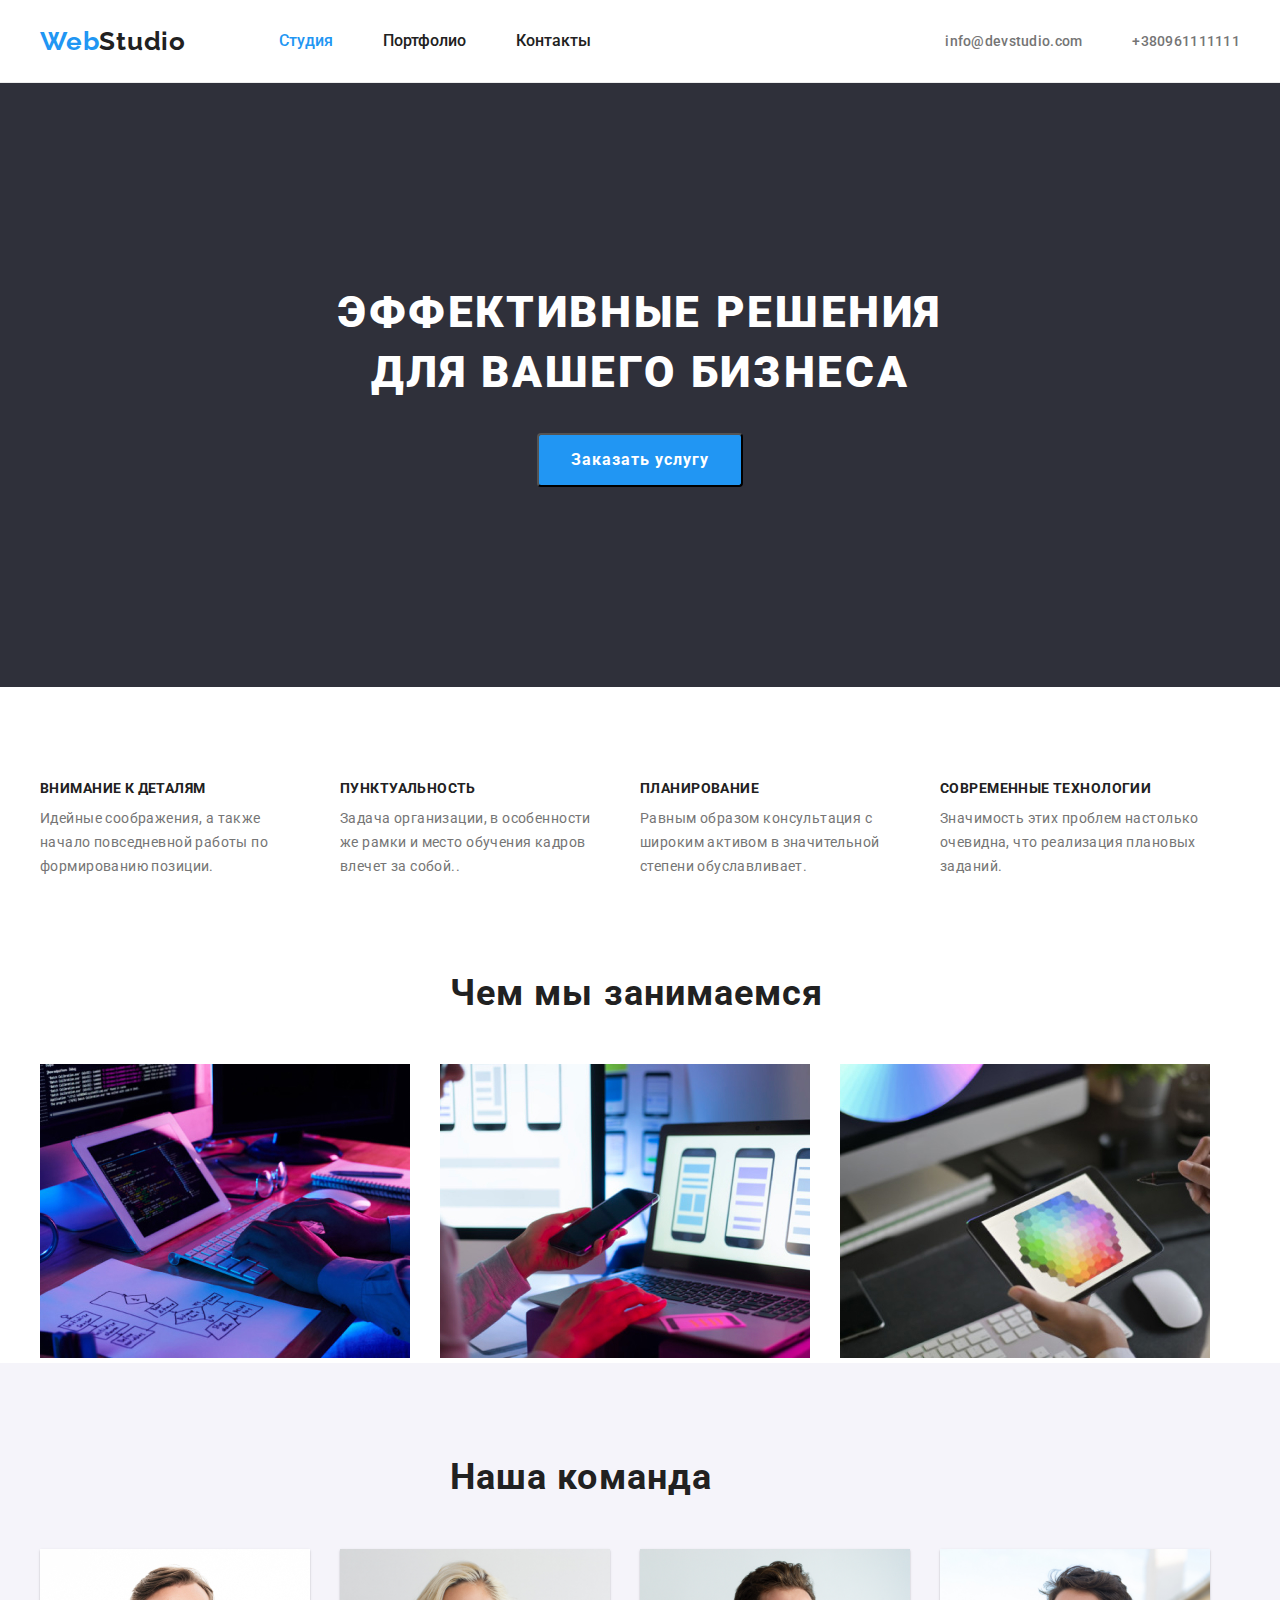
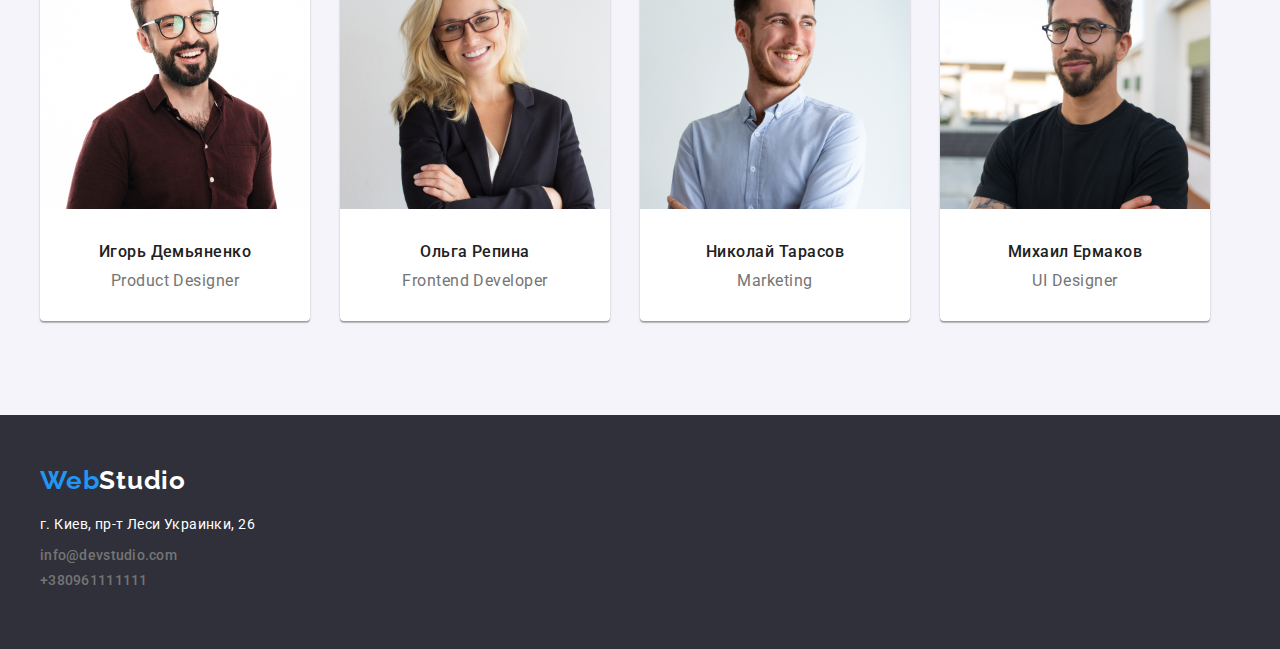
==== commit 2188800f: "редактирует портфолио" ====
--- a/index.html
+++ b/index.html
@@ -24,20 +24,20 @@
             </ul>
         </nav>        
             <ul class="container-list list">
-                <li><a class="link link-mailto" href="mailto:info@devstudio.com">info@devstudio.com</a></li>
+                <li class="list-link"><a class="link link-mailto" href="mailto:info@devstudio.com">info@devstudio.com</a></li>
                 <li><a class="link link-tel" href="tel:+380961111111">+380961111111</a></li>
             </ul> 
         </div>       
     </header>
-    <main class="main-content">
-        <div class="hero">
-            <section class="title-section">
+    <main class="main-content">        
+        <section class="title-section">
+            <div class="hero">
                 <h1 class="title-hero">Эффективные решения<br> для вашего бизнеса</h1>
                 <button class="button-hero" type="button">Заказать услугу</button>
-            </section>
-        </div>
-        <div class="container-mark-work">
-            <section class="section-mark">
+            </div>
+        </section>        
+        <section class="section-mark">
+            <div class="container-mark-work">
                 <h2 class="visually-hidden">Что мы ценим в наших сотрудниках</h2>
                 <ul class="list-mark list">
                     <li class="mark-item">
@@ -57,44 +57,50 @@
                         <p class="page-list-title">Значимость этих проблем настолько очевидна, что реализация плановых заданий.</p>
                     </li>
                 </ul>
-            </section>
-            <section>
+            </div>
+        </section>
+        <section>
                 <h2 class="page-title">Чем мы занимаемся</h2>
                 <ul class="list-work list">
                     <li class="work-item"><img src="images/studio/img.jpg" alt="десктопные приложения" width="370"></li>
                     <li class="work-item"><img src="images/studio/img(1).jpg" alt="мобильные приложения" width="370"></li>
                     <li class="work-item"><img src="images/studio/img(2).jpg" alt="колормания" width="370"></li>
                 </ul>      
-            </section>
-        </div>
-        <div class="container-teem">
-            <section>
+        </section>
+        <section class="container-teem">
             <h2 class="page-title">Наша команда</h2>
             <ul class="list-command list">
                 <li class="command-item">
-                <img src="images/studio/img(3).jpg" alt="Игорь Демьяненко" width="270">
-                <h3 class="title-list-command">Игорь Демьяненко></h3>
-                <p class="page-list-command">Product Designer</p>
+                    <img src="images/studio/img(3).jpg" alt="Игорь Демьяненко" width="270">
+                    <div class="title-list-blok">
+                    <h3 class="title-list-command">Игорь Демьяненко</h3>
+                    <p class="page-list-command">Product Designer</p>
+                    </div>
                 </li>
                 <li class="command-item">
-                <img src="images/studio/img(4).jpg" alt="Ольга Репина" width="270">
-                <h3 class="title-list-command">Ольга Репина</h3>
-                <p class="page-list-command">Frontend Developer</p>
+                    <img src="images/studio/img(4).jpg" alt="Ольга Репина" width="270">
+                    <div class="title-list-blok">
+                    <h3 class="title-list-command">Ольга Репина</h3>
+                    <p class="page-list-command">Frontend Developer</p>
+                    </div>
                 </li>
                 <li class="command-item">
-                <img src="images/studio/img(5).jpg" alt="Николай Тарасов" width="270">
-                <h3 class="title-list-command">Николай Тарасов</h3>
-                <p class="page-list-command">Marketing</p>
+                    <img src="images/studio/img(5).jpg" alt="Николай Тарасов" width="270">
+                    <div class="title-list-blok">
+                    <h3 class="title-list-command">Николай Тарасов</h3>
+                    <p class="page-list-command">Marketing</p>
+                    </div>
                 </li>
                 <li class="command-item">
-                <img src="images/studio/img(6).jpg" alt="Михаил Ермаков" width="270">
-                <h3 class="title-list-command">Михаил Ермаков</h3>
-                <p class="page-list-command">UI Designer</p>
+                    <img src="images/studio/img(6).jpg" alt="Михаил Ермаков" width="270">
+                    <div class="title-list-blok">
+                    <h3 class="title-list-command">Михаил Ермаков</h3>
+                    <p class="page-list-command">UI Designer</p>
+                    </div>
                 </li>
             </ul>
         </section>
-        </div>
-    </main>
+        </main>
     <footer class="footer">
         <div class="container-footer">
         <a class="link-footer link" href="/" target="_blank" rel="noopener noreferrer"><span class="link logo-footer"><span class="logo-web">Web</span>Studio</span></a>
--- a/css/style.css
+++ b/css/style.css
@@ -71,11 +71,6 @@
     overflow: hidden;
   }
 
-  .main-content {
-      width: 1600px;
-  }
-  
-
 .link {
     text-decoration: none;
     color: inherit;
@@ -120,11 +115,15 @@
 }
 
 .link-mailto {
-    margin-right: 50px;
+    /*margin-right: 50px;*/
     font-size: 14px;
     line-height: 1.14;
     letter-spacing: 0.02em;
     color: var(--mailto-color);
+}
+
+.list-link {
+    margin-right: 50px;
 }
 
 .link-tel {
@@ -156,6 +155,7 @@
 }
 
 .button-portfolio {
+    padding: 6px 22px;
     font-weight: 500;
     font-size: 16px;
     line-height: 1.62;    
@@ -200,7 +200,7 @@
     font-style: normal;
     font-weight: bold;
     font-size: 26px;
-    line-height: 1.19x;       
+    line-height: 1.19px;       
     letter-spacing: 0.03em;
     
   }
@@ -220,28 +220,23 @@
 
 .hero {    
     display: flex;
+    flex-direction: column;
     margin-right: auto;
     margin-left: auto;
-
-    background: #2F303A;
-    width: 1600px;      
-    background: #2F303A;
     align-items: center;
+    padding-top: 200px;
+    padding-bottom: 200px;
+    
 }
 
 .title-section {
-    padding-bottom: 280px;
-    padding-top: 200px;
-    padding-left: 46px;
-    padding-right: 46px;
-    margin-left: auto;
-    margin-right: auto;
+    background-color: #2F303A;
 
 }
 
 
 .title-hero {
-    
+    margin-bottom: 30px;
     font-family: Roboto;
     font-style: normal;
     font-weight: 900;
@@ -255,8 +250,6 @@
 }
 
 .button-hero {
-    margin-left: 200px;
-    margin-top: 40px;
     padding: 10px 32px 10px 32px;
     font-weight: bold;
     font-size: 16px;
@@ -271,6 +264,7 @@
     }
 
     .list-title {
+    margin-bottom: 10px;
     font-weight: bold;
     font-size: 14px;
     line-height: 1.14;
@@ -300,7 +294,6 @@
     }
 
     .title-list-command {
-        margin-top: 30px;
         font-weight: 500;
         font-size: 16px;
         line-height: 1.18;        
@@ -308,8 +301,13 @@
         color: #212121;
     }
 
+    .title-list-blok {
+        padding-top: 30px;
+        padding-bottom: 30px;
+        text-align: center;
+    }
+
     .page-list-command {
-        margin-bottom: 30px;
         font-weight: normal;
         font-size: 16px;
         line-height: 1.18;
@@ -319,8 +317,9 @@
 
     .footer {
         background-color: #2F303A;
-        width: 1600px;
-    }
+        padding-top: 60px;
+        padding-bottom: 60px;
+        }
 
     .page-adress {
         margin-bottom: 9px;
@@ -366,10 +365,11 @@
     .page-header {
         display: flex;
         align-items: center;
-        width: 1600px;
-        height: 80px;
+        /*padding-top: 24px;
+        padding-bottom: 25px;*/
         background-color: #FFFFFF;
-        
+        border-bottom: 1px solid #ECECEC;
+               
     }
 
     .container {
@@ -377,10 +377,9 @@
         width: 1200px;
         margin-right: auto;
         margin-left: auto;
-        padding-left: 15px;
-        padding-right: 15px;
         align-items: center;
-              
+        
+                    
     }
 
     .navigation {
@@ -402,6 +401,12 @@
    
     .container-item {
         margin-right: 50px;
+        padding-top: 32px;
+        padding-bottom: 32px;
+    }
+
+    .container-item:last-child {
+        margin-right: 0;
     }
 
     .list-mark {
@@ -420,9 +425,7 @@
         margin-left: 30px;
     }
 
-    .section-mark {
-        margin-bottom: 94px;
-    }
+    
 
     .list-work {
         display: flex;
@@ -442,7 +445,7 @@
     .container-mark-work {
         padding-top: 94px;
         padding-bottom: 94px;
-        background-color: #E5E5E5;
+        
     }
 
     .container-teem {
@@ -460,7 +463,11 @@
 
     .command-item {
         width: 270px;
-        border: 1px solid #000000;
+        background: #FFFFFF;
+        box-shadow: 0px 1px 3px rgba(0, 0, 0, 0.12),
+         0px 1px 1px rgba(0, 0, 0, 0.14),
+        0px 2px 1px rgba(0, 0, 0, 0.2);
+        border-radius: 0px 0px 4px 4px;
     }
 
     .list-command .command-item +.command-item {
@@ -480,8 +487,7 @@
         width: 1200px;
         margin-right: auto;
         margin-left: auto;
-        padding: 60px 0;
-    }
+         }
 
     .link-footer.link {
         margin-bottom: 20px;
@@ -499,7 +505,77 @@
         margin-top: 9px;
     }
     
-    
+    /*Портфолио*/
+
+    
+    
+    
+
+    .filter {
+        display: flex;
+        width: 1200px;
+        margin-right: auto;
+        margin-left: auto;
+        align-items: center;
+        padding-left: 295px; 
+        padding-top: 94px;
+        
+    }
+
+    .filter-section {
+        padding-top: 94px;
+        padding-bottom: 94px;
+    }
+
+    .filter-list {
+        display: flex; 
+        justify-content: center;
+        padding-bottom: 50px;      
+    }
+
+    .filter-list .filter-item + .filter-item {
+        margin-left: 8px;      
+    }
+
+    
+
+    .cards-list {
+        display: flex;
+        flex-wrap: wrap;
+        width: 1200px;
+        margin-right: auto;
+        margin-left: auto;
+        align-items: center;       
+        
+    }
+
+    .cards-item {
+        width: 370px;
+        margin-right: 30px;
+        border: 1px solid #EEEEEE;
+        margin-bottom: 30px;
+    }
+
+    .cards-item:nth-child(3n) {
+        margin-right: 0;
+    }
+
+    .page-title-portfolio,
+    .page-portfolio {
+        width: 322px;
+        margin-left: auto;
+        margin-right: auto;
+    }
+
+    .page-title-portfolio {
+        margin-top: 20px;
+        margin-bottom: 4px;
+    }
+
+    .page-portfolio {
+        margin-bottom: 20px;
+    }
+   
     
 
 
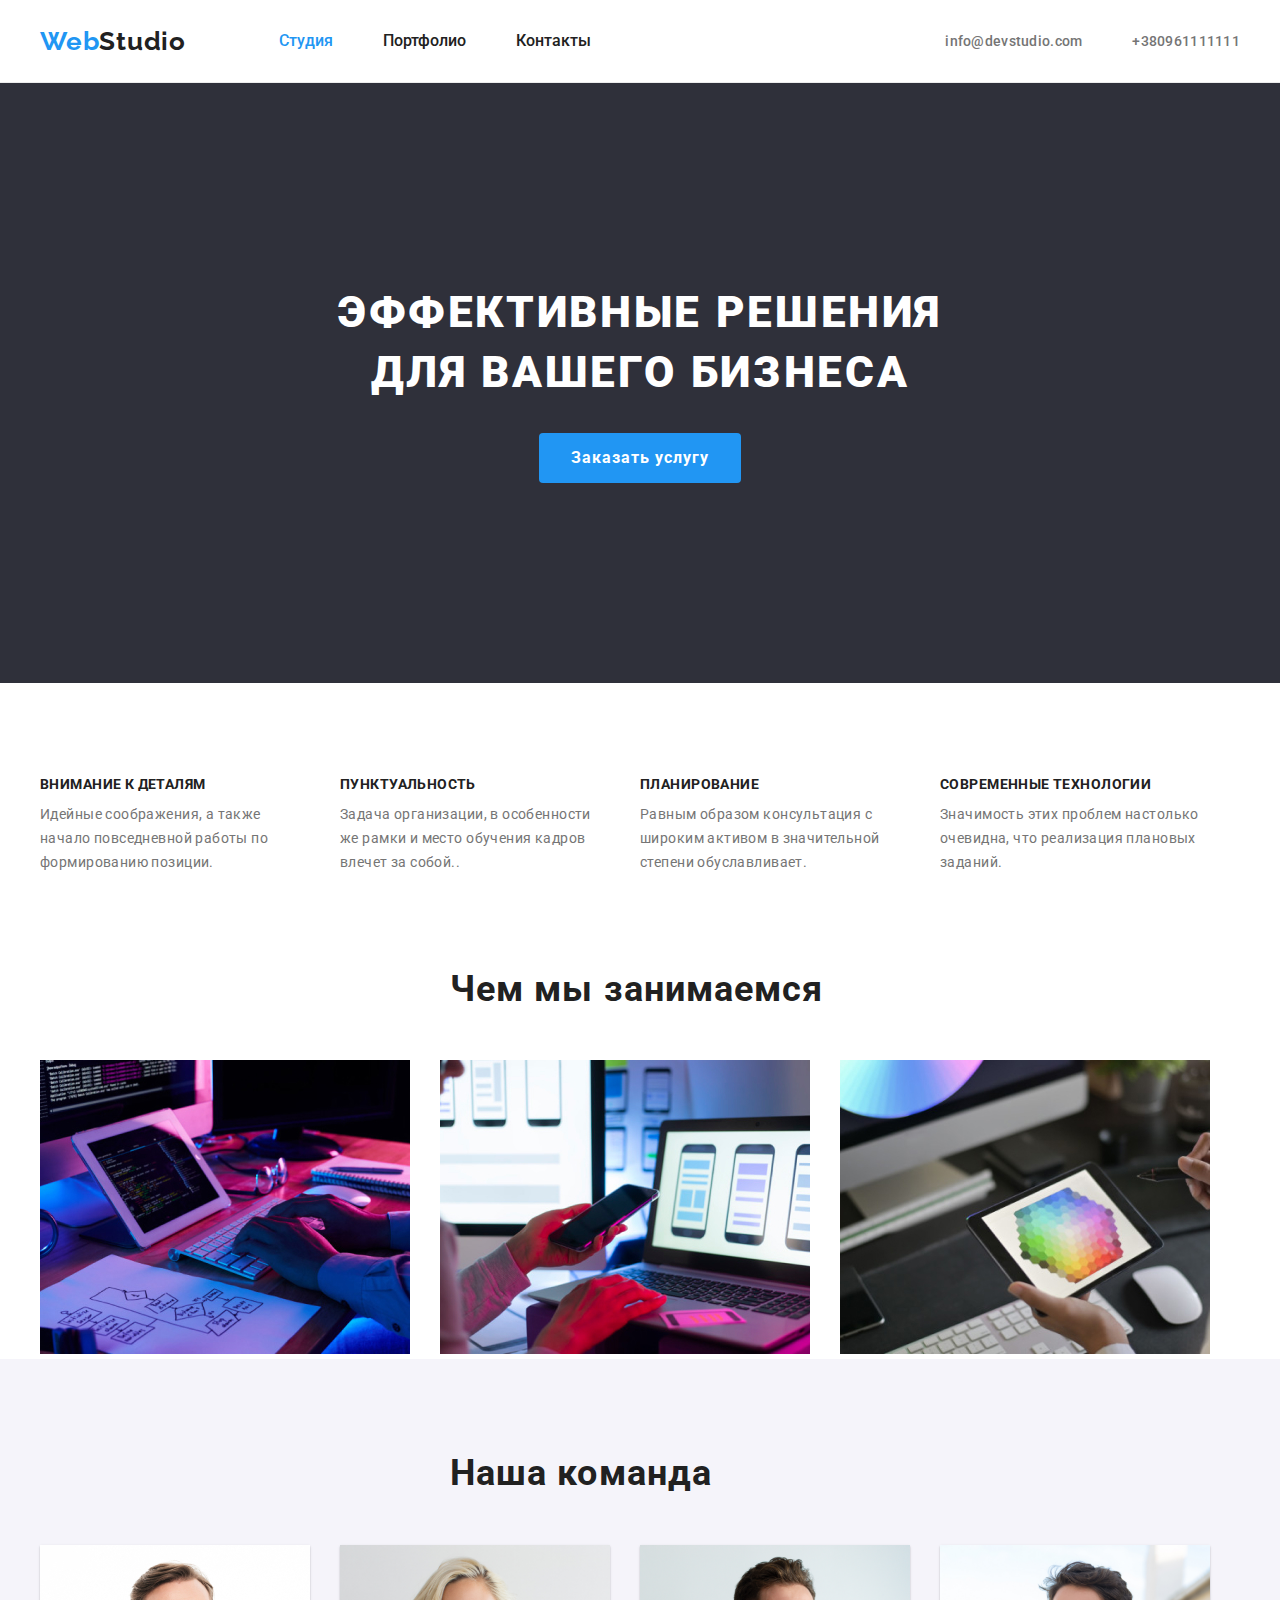
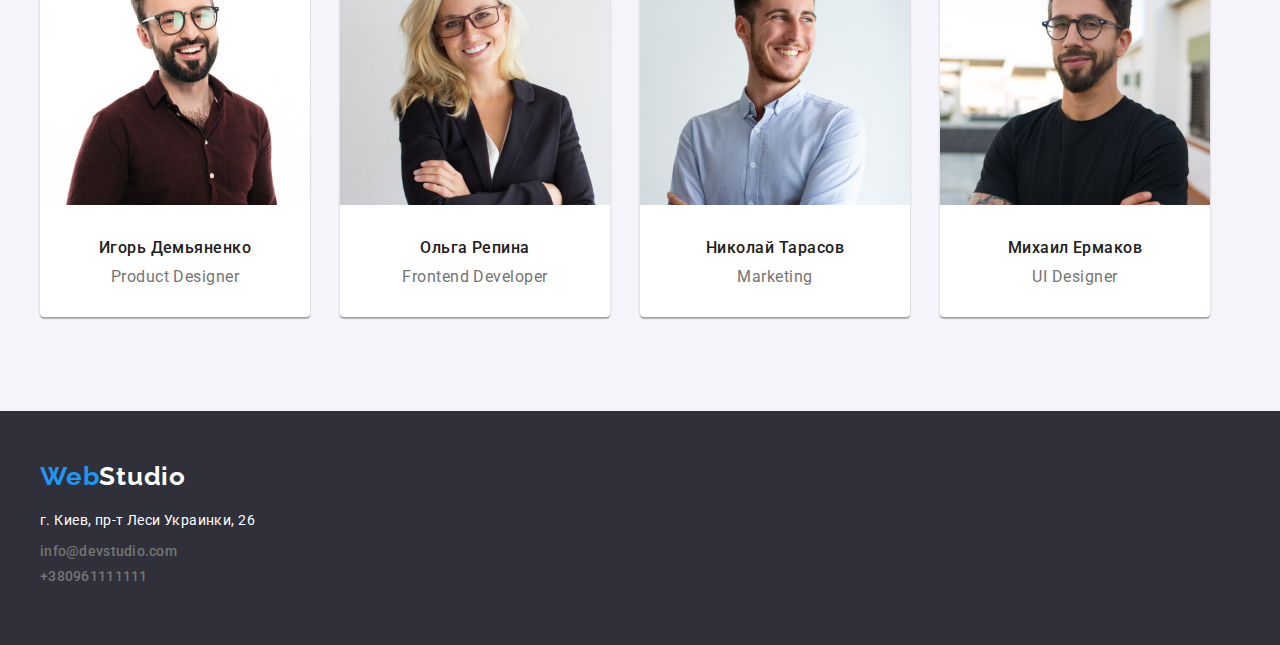
==== commit 5cbabdf3: "Корректирует замечания" ====
--- a/index.html
+++ b/index.html
@@ -18,9 +18,9 @@
         <nav class="navigation">
             <a class="link logo" href="/" target="_blank" rel="noopener noreferrer"><span class="link"><span class="logo-web">Web</span>Studio</span></a>
             <ul class="list container-list" >
-                <li class="container-item"><a class="link current" href="./index.html" target="_blank">Студия</a></li>
-                <li class="container-item"><a class="link" href="./portfolio.html" target="_blank">Портфолио</a></li>
-                <li class="container-item"><a class="link" href="">Контакты</a></li>
+                <li class="container-item"><a class="link-item-nav link current" href="./index.html" target="_blank">Студия</a></li>
+                <li class="container-item"><a class="link-item-nav link" href="./portfolio.html" target="_blank">Портфолио</a></li>
+                <li class="container-item"><a class="link-item-nav link" href="">Контакты</a></li>
             </ul>
         </nav>        
             <ul class="container-list list">
--- a/css/style.css
+++ b/css/style.css
@@ -164,6 +164,7 @@
     cursor: pointer;
     background: #F5F4FA;
     border-radius: 4px;
+    border: none;
 }
 
 .button-portfolio:hover {
@@ -260,6 +261,7 @@
     border-radius: 4px;
     cursor: pointer;
     min-width: 200px;
+    border: none;
         
     }
 
@@ -405,6 +407,8 @@
         padding-bottom: 32px;
     }
 
+    
+
     .container-item:last-child {
         margin-right: 0;
     }
@@ -563,17 +567,18 @@
     .page-title-portfolio,
     .page-portfolio {
         width: 322px;
-        margin-left: auto;
-        margin-right: auto;
+        
     }
 
     .page-title-portfolio {
-        margin-top: 20px;
-        margin-bottom: 4px;
-    }
-
-    .page-portfolio {
-        margin-bottom: 20px;
+     margin-bottom: 4px;
+    }
+    
+
+    .portfolio-blok {
+        padding-top: 20px;
+        padding-bottom: 20px;
+          
     }
    
     
